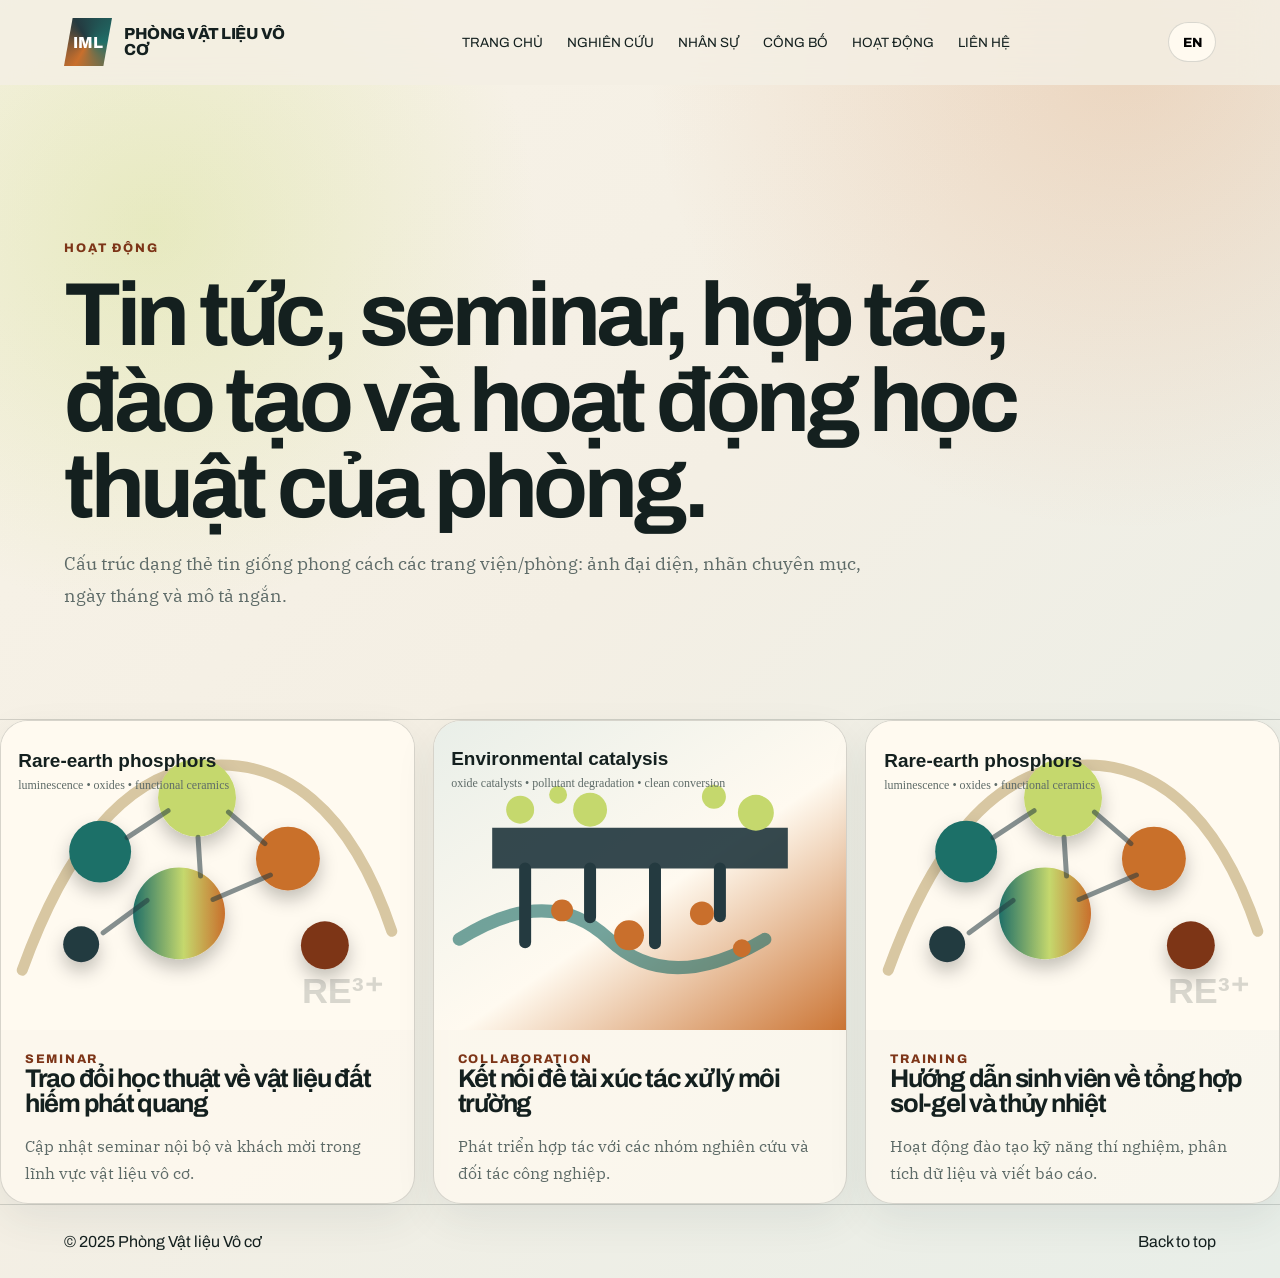
==== pages/activities.html @ 04525f53 "Initial inorganic materials lab website" ====
<!DOCTYPE html>
<html lang="vi">
<head>
  <meta charset="UTF-8" />
  <meta name="viewport" content="width=device-width, initial-scale=1.0" />
  <title>Activities | Inorganic Materials Lab</title>
  <meta name="description" content="Bilingual website for an inorganic materials laboratory." />
  <link rel="preconnect" href="https://fonts.googleapis.com" />
  <link rel="preconnect" href="https://fonts.gstatic.com" crossorigin />
  <link href="https://fonts.googleapis.com/css2?family=Archivo:wght@500;700;800&family=IBM+Plex+Serif:wght@400;600&display=swap" rel="stylesheet" />
  <link rel="stylesheet" href="../styles.css" />
</head>
<body data-page="activities">
  <header class="site-header" data-header>
    <a class="brand" href="../index.html" aria-label="Inorganic Materials Lab home">
      <span class="brand-mark" data-i18n="common.labShort">IML</span>
      <span class="brand-text" data-i18n="common.labName">Inorganic Materials Lab</span>
    </a>
    <button class="nav-toggle" type="button" aria-label="Open navigation" data-nav-toggle><span></span><span></span><span></span></button>
    <nav class="main-nav" data-nav>
      <a data-i18n="nav.home" href="../index.html">Home</a>
      <a data-i18n="nav.research" href="research.html">Research</a>
      <a data-i18n="nav.people" href="people.html">People</a>
      <a data-i18n="nav.publications" href="publications.html">Publications</a>
      <a data-i18n="nav.activities" href="activities.html">Activities</a>
      <a data-i18n="nav.contact" href="contact.html">Contact</a>
    </nav>
    <button class="lang-switch" type="button" data-lang-toggle>EN</button>
  </header>
  <main id="top">
    <section class="page-hero">
      <p class="eyebrow" data-i18n="activities.title"></p>
      <h1 data-i18n="activities.lead"></h1>
      <p data-i18n="activities.intro"></p>
    </section>
    <section class="page-content" data-render="activitiesList"></section>
  </main>
  <footer class="site-footer">
    <span>© 2025 <span data-i18n="common.labName">Inorganic Materials Lab</span></span>
    <a href="#top">Back to top</a>
  </footer>
  <script src="../content.js"></script>
  <script src="../script.js"></script>
</body>
</html>
---- styles.css ----
:root{--ink:#14201f;--muted:#5e6b68;--paper:#f4efe4;--panel:#fffaf0;--oxide:#c96f2c;--oxide-dark:#7d3518;--mineral:#1f6f68;--steel:#243a40;--lime:#c5d86d;--line:rgba(20,32,31,.16);--shadow:0 24px 70px rgba(36,58,64,.18)}*{box-sizing:border-box}html{scroll-behavior:smooth}body{margin:0;font-family:"IBM Plex Serif",Georgia,serif;color:var(--ink);background:radial-gradient(circle at 12% 18%,rgba(197,216,109,.32),transparent 24rem),radial-gradient(circle at 88% 4%,rgba(201,111,44,.2),transparent 30rem),linear-gradient(135deg,#f8f3e8 0%,var(--paper) 46%,#e8eee8 100%)}a{color:inherit;text-decoration:none}.site-header{position:sticky;top:0;z-index:20;display:flex;align-items:center;justify-content:space-between;gap:16px;padding:18px clamp(18px,5vw,72px);background:rgba(244,239,228,.84);backdrop-filter:blur(18px);border-bottom:1px solid transparent;transition:.25s}.site-header.is-scrolled{border-color:var(--line);padding-block:12px}.brand{display:flex;gap:12px;align-items:center;font-family:Archivo,sans-serif;font-weight:800}.brand-mark{display:grid;place-items:center;width:48px;height:48px;color:#fff;background:conic-gradient(from 90deg,var(--mineral),var(--oxide),var(--steel),var(--mineral));clip-path:polygon(18% 0,100% 0,82% 100%,0 100%)}.brand-text{max-width:180px;line-height:.98;text-transform:uppercase;letter-spacing:-.03em}.main-nav{display:flex;gap:24px;font-family:Archivo,sans-serif;font-size:.84rem;text-transform:uppercase}.main-nav a{position:relative}.main-nav a:after{content:"";position:absolute;left:0;bottom:-8px;width:0;height:2px;background:var(--oxide);transition:.25s}.main-nav a:hover:after{width:100%}.nav-toggle{display:none;border:0;background:transparent}.nav-toggle span{display:block;width:26px;height:2px;margin:5px;background:var(--ink)}.lang-switch{min-width:48px;min-height:40px;border:1px solid var(--line);border-radius:999px;background:var(--panel);font-family:Archivo,sans-serif;font-weight:800;cursor:pointer}.section-grid{display:grid;grid-template-columns:minmax(160px,.55fr) minmax(0,1.45fr);gap:clamp(28px,6vw,84px);padding:clamp(72px,10vw,132px) clamp(18px,5vw,72px)}.hero{min-height:86vh;align-items:center;padding-top:clamp(54px,7vw,92px)}.eyebrow,.section-label{font-family:Archivo,sans-serif;font-size:.78rem;font-weight:800;letter-spacing:.16em;text-transform:uppercase;color:var(--oxide-dark)}h1,h2,h3{margin:0;font-family:Archivo,sans-serif;letter-spacing:-.05em;line-height:.96}h1{max-width:980px;font-size:clamp(3.2rem,8vw,8.8rem)}h2{font-size:clamp(2.2rem,5vw,5.2rem)}h3{font-size:clamp(1.3rem,2vw,2rem)}p{color:var(--muted);line-height:1.7}.lead{max-width:720px;font-size:clamp(1.1rem,2vw,1.45rem)}.hero-actions{display:flex;flex-wrap:wrap;gap:14px;margin-top:34px}.btn{display:inline-flex;align-items:center;justify-content:center;min-height:52px;padding:0 24px;border-radius:999px;font-family:Archivo,sans-serif;font-weight:800;text-transform:uppercase;letter-spacing:.04em}.btn.primary{color:#fff;background:var(--steel);box-shadow:0 12px 28px rgba(36,58,64,.28)}.btn.ghost{border:1px solid var(--line);background:rgba(255,250,240,.54)}.hero-panel{position:relative;min-height:560px;border:1px solid var(--line);border-radius:34px;background:linear-gradient(145deg,rgba(255,250,240,.85),rgba(31,111,104,.14));box-shadow:var(--shadow);overflow:hidden}.hero-art{position:absolute;inset:24px;width:calc(100% - 48px);height:calc(100% - 48px);object-fit:cover;border-radius:26px}.metric-card{position:absolute;right:28px;bottom:28px;width:180px;padding:24px;border-radius:24px;background:var(--panel);box-shadow:var(--shadow)}.metric-card strong{display:block;font-family:Archivo,sans-serif;font-size:4rem;line-height:1}.strip{display:flex;gap:16px;overflow:hidden;padding:18px clamp(18px,5vw,72px);border-block:1px solid var(--line);background:var(--steel);color:#fff;font-family:Archivo,sans-serif;text-transform:uppercase;white-space:nowrap}.strip span{padding-right:28px;border-right:1px solid rgba(255,255,255,.22)}.research,.team,.page-content{padding:clamp(72px,10vw,132px) clamp(18px,5vw,72px)}.section-heading{max-width:780px;margin-bottom:42px}.card-grid,.people-grid,.page-grid{display:grid;grid-template-columns:repeat(4,1fr);gap:18px}.research-card,.person,.publication-list article,.activity-card{min-height:260px;padding:28px;border:1px solid var(--line);border-radius:28px;background:rgba(255,250,240,.72);box-shadow:0 16px 40px rgba(36,58,64,.08)}.research-card:nth-child(even){transform:translateY(28px);background:rgba(232,238,232,.78)}.card-index{display:block;margin-bottom:62px;font-family:Archivo,sans-serif;color:var(--oxide-dark)}.capabilities{background:rgba(20,32,31,.05)}.capability-list{border-top:1px solid var(--line)}.capability-item{display:grid;grid-template-columns:220px 1fr;gap:24px;padding:26px 0;border-bottom:1px solid var(--line)}.capability-item strong{font-family:Archivo,sans-serif;font-size:1.2rem}.avatar{display:grid;place-items:center;width:88px;height:88px;margin-bottom:38px;border-radius:50%;background:var(--mineral);color:#fff;font-family:Archivo,sans-serif;font-weight:800}.publication-list{display:grid;gap:14px}.publication-list article{min-height:0;display:grid;grid-template-columns:90px 1fr 220px;gap:24px;align-items:center}.publication-list span{font-family:Archivo,sans-serif;color:var(--oxide-dark)}.contact,.contact-page{display:grid;grid-template-columns:1.3fr .7fr;gap:18px;padding:clamp(72px,10vw,132px) clamp(18px,5vw,72px)}.contact-card,.contact-details{padding:clamp(32px,5vw,64px);border-radius:34px;background:var(--steel);color:#fff}.contact-card p,.contact-details p{color:rgba(255,255,255,.72)}.contact-card .eyebrow{color:var(--lime)}.contact-card .btn.primary{color:var(--steel);background:var(--lime)}.contact-details img{width:100%;border-radius:24px}.page-hero{padding:clamp(78px,11vw,150px) clamp(18px,5vw,72px) clamp(44px,7vw,90px);border-bottom:1px solid var(--line)}.page-hero h1{max-width:1080px;font-size:clamp(2.7rem,7vw,7rem)}.page-hero p:not(.eyebrow){max-width:840px;font-size:1.15rem}.activity-grid{grid-template-columns:repeat(3,1fr)}.activity-card{overflow:hidden;padding:0}.activity-card img{width:100%;aspect-ratio:4/3;object-fit:cover;display:block}.activity-card span,.activity-card h3,.activity-card p{margin-inline:24px}.activity-card span{display:inline-block;margin-top:22px;font-family:Archivo,sans-serif;font-size:.78rem;font-weight:800;letter-spacing:.14em;text-transform:uppercase;color:var(--oxide-dark)}.source-note{font-size:.95rem;color:var(--oxide-dark)}.site-footer{display:flex;justify-content:space-between;padding:28px clamp(18px,5vw,72px);border-top:1px solid var(--line);font-family:Archivo,sans-serif}.reveal{opacity:0;transform:translateY(26px);transition:opacity .7s ease,transform .7s ease}.reveal.is-visible{opacity:1;transform:translateY(0)}.delay-1{transition-delay:.12s}.delay-2{transition-delay:.22s}.delay-3{transition-delay:.32s}@media(max-width:920px){.nav-toggle{display:block;order:3}.lang-switch{order:2}.main-nav{position:absolute;top:100%;left:18px;right:18px;display:none;flex-direction:column;padding:22px;border:1px solid var(--line);border-radius:22px;background:var(--panel);box-shadow:var(--shadow)}.main-nav.is-open{display:flex}.section-grid,.hero,.contact,.contact-page{grid-template-columns:1fr}.hero-panel{min-height:430px}.card-grid,.people-grid,.page-grid,.activity-grid{grid-template-columns:1fr}.research-card:nth-child(even){transform:none}.capability-item,.publication-list article{grid-template-columns:1fr}}@media(max-width:560px){.brand-text{display:none}h1{font-size:clamp(2.7rem,16vw,4.6rem)}.hero-actions,.site-footer{flex-direction:column;align-items:flex-start}.metric-card{width:150px}}
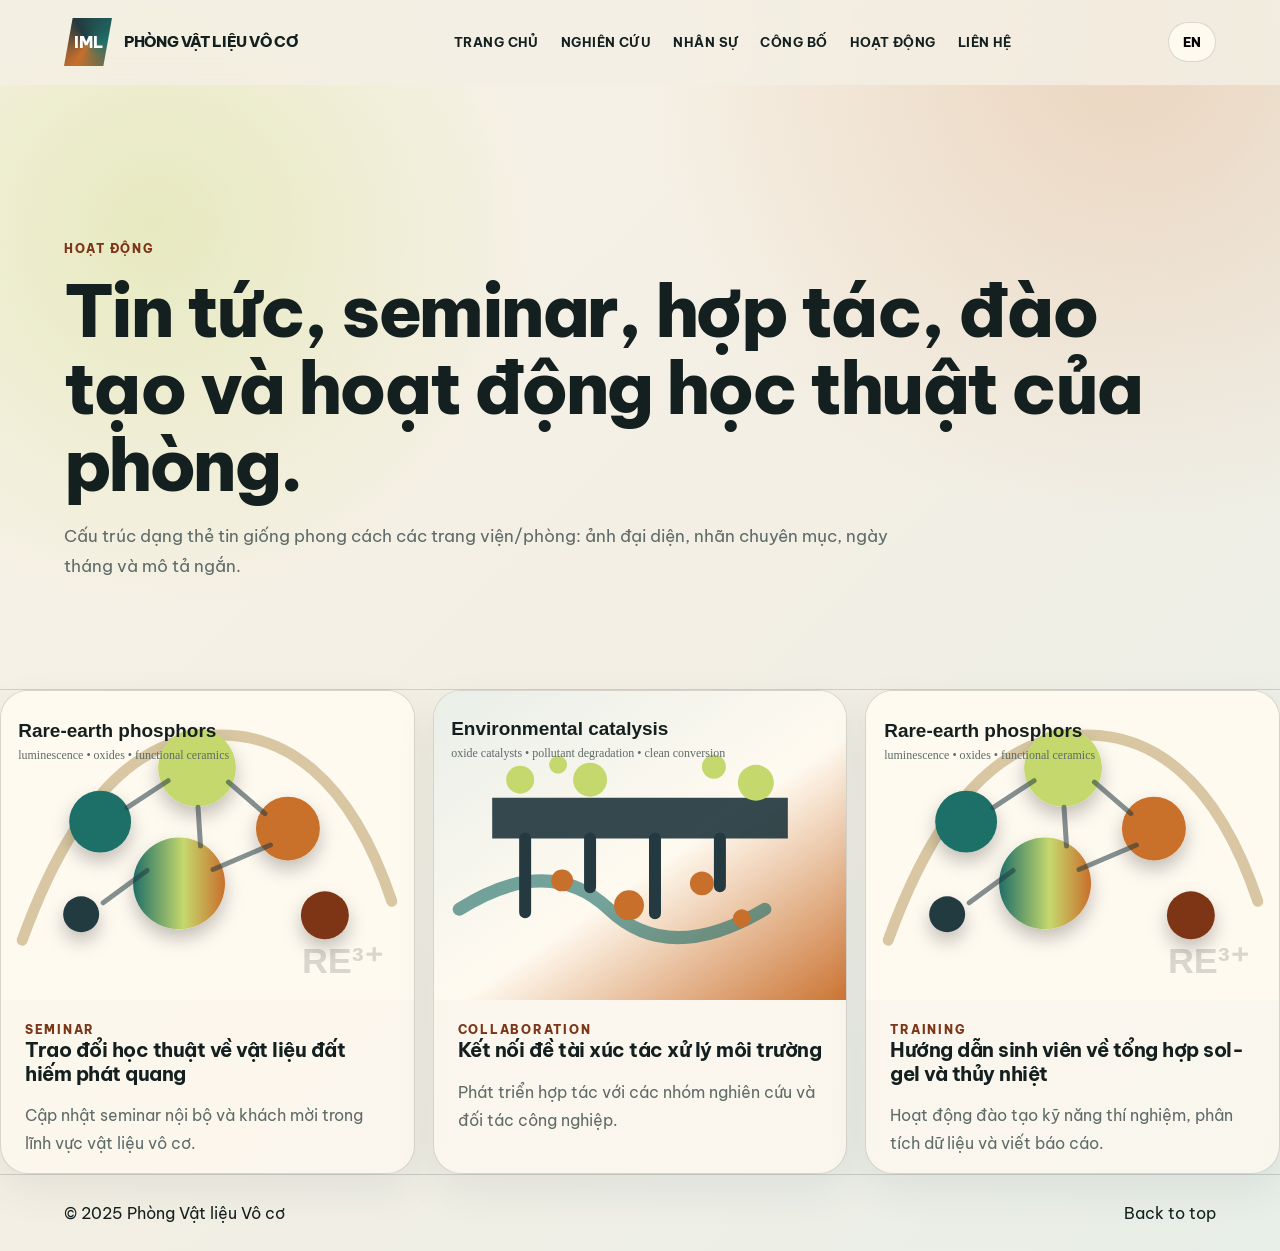
==== commit e431267e: "Refine typography balance" ====
--- a/pages/activities.html
+++ b/pages/activities.html
@@ -7,7 +7,7 @@
   <meta name="description" content="Bilingual website for an inorganic materials laboratory." />
   <link rel="preconnect" href="https://fonts.googleapis.com" />
   <link rel="preconnect" href="https://fonts.gstatic.com" crossorigin />
-  <link href="https://fonts.googleapis.com/css2?family=Archivo:wght@500;700;800&family=IBM+Plex+Serif:wght@400;600&display=swap" rel="stylesheet" />
+  <link href="https://fonts.googleapis.com/css2?family=Be+Vietnam+Pro:wght@400;500;600;700;800&display=swap" rel="stylesheet" />
   <link rel="stylesheet" href="../styles.css" />
 </head>
 <body data-page="activities">
--- a/styles.css
+++ b/styles.css
@@ -1 +1 @@
-:root{--ink:#14201f;--muted:#5e6b68;--paper:#f4efe4;--panel:#fffaf0;--oxide:#c96f2c;--oxide-dark:#7d3518;--mineral:#1f6f68;--steel:#243a40;--lime:#c5d86d;--line:rgba(20,32,31,.16);--shadow:0 24px 70px rgba(36,58,64,.18)}*{box-sizing:border-box}html{scroll-behavior:smooth}body{margin:0;font-family:"IBM Plex Serif",Georgia,serif;color:var(--ink);background:radial-gradient(circle at 12% 18%,rgba(197,216,109,.32),transparent 24rem),radial-gradient(circle at 88% 4%,rgba(201,111,44,.2),transparent 30rem),linear-gradient(135deg,#f8f3e8 0%,var(--paper) 46%,#e8eee8 100%)}a{color:inherit;text-decoration:none}.site-header{position:sticky;top:0;z-index:20;display:flex;align-items:center;justify-content:space-between;gap:16px;padding:18px clamp(18px,5vw,72px);background:rgba(244,239,228,.84);backdrop-filter:blur(18px);border-bottom:1px solid transparent;transition:.25s}.site-header.is-scrolled{border-color:var(--line);padding-block:12px}.brand{display:flex;gap:12px;align-items:center;font-family:Archivo,sans-serif;font-weight:800}.brand-mark{display:grid;place-items:center;width:48px;height:48px;color:#fff;background:conic-gradient(from 90deg,var(--mineral),var(--oxide),var(--steel),var(--mineral));clip-path:polygon(18% 0,100% 0,82% 100%,0 100%)}.brand-text{max-width:180px;line-height:.98;text-transform:uppercase;letter-spacing:-.03em}.main-nav{display:flex;gap:24px;font-family:Archivo,sans-serif;font-size:.84rem;text-transform:uppercase}.main-nav a{position:relative}.main-nav a:after{content:"";position:absolute;left:0;bottom:-8px;width:0;height:2px;background:var(--oxide);transition:.25s}.main-nav a:hover:after{width:100%}.nav-toggle{display:none;border:0;background:transparent}.nav-toggle span{display:block;width:26px;height:2px;margin:5px;background:var(--ink)}.lang-switch{min-width:48px;min-height:40px;border:1px solid var(--line);border-radius:999px;background:var(--panel);font-family:Archivo,sans-serif;font-weight:800;cursor:pointer}.section-grid{display:grid;grid-template-columns:minmax(160px,.55fr) minmax(0,1.45fr);gap:clamp(28px,6vw,84px);padding:clamp(72px,10vw,132px) clamp(18px,5vw,72px)}.hero{min-height:86vh;align-items:center;padding-top:clamp(54px,7vw,92px)}.eyebrow,.section-label{font-family:Archivo,sans-serif;font-size:.78rem;font-weight:800;letter-spacing:.16em;text-transform:uppercase;color:var(--oxide-dark)}h1,h2,h3{margin:0;font-family:Archivo,sans-serif;letter-spacing:-.05em;line-height:.96}h1{max-width:980px;font-size:clamp(3.2rem,8vw,8.8rem)}h2{font-size:clamp(2.2rem,5vw,5.2rem)}h3{font-size:clamp(1.3rem,2vw,2rem)}p{color:var(--muted);line-height:1.7}.lead{max-width:720px;font-size:clamp(1.1rem,2vw,1.45rem)}.hero-actions{display:flex;flex-wrap:wrap;gap:14px;margin-top:34px}.btn{display:inline-flex;align-items:center;justify-content:center;min-height:52px;padding:0 24px;border-radius:999px;font-family:Archivo,sans-serif;font-weight:800;text-transform:uppercase;letter-spacing:.04em}.btn.primary{color:#fff;background:var(--steel);box-shadow:0 12px 28px rgba(36,58,64,.28)}.btn.ghost{border:1px solid var(--line);background:rgba(255,250,240,.54)}.hero-panel{position:relative;min-height:560px;border:1px solid var(--line);border-radius:34px;background:linear-gradient(145deg,rgba(255,250,240,.85),rgba(31,111,104,.14));box-shadow:var(--shadow);overflow:hidden}.hero-art{position:absolute;inset:24px;width:calc(100% - 48px);height:calc(100% - 48px);object-fit:cover;border-radius:26px}.metric-card{position:absolute;right:28px;bottom:28px;width:180px;padding:24px;border-radius:24px;background:var(--panel);box-shadow:var(--shadow)}.metric-card strong{display:block;font-family:Archivo,sans-serif;font-size:4rem;line-height:1}.strip{display:flex;gap:16px;overflow:hidden;padding:18px clamp(18px,5vw,72px);border-block:1px solid var(--line);background:var(--steel);color:#fff;font-family:Archivo,sans-serif;text-transform:uppercase;white-space:nowrap}.strip span{padding-right:28px;border-right:1px solid rgba(255,255,255,.22)}.research,.team,.page-content{padding:clamp(72px,10vw,132px) clamp(18px,5vw,72px)}.section-heading{max-width:780px;margin-bottom:42px}.card-grid,.people-grid,.page-grid{display:grid;grid-template-columns:repeat(4,1fr);gap:18px}.research-card,.person,.publication-list article,.activity-card{min-height:260px;padding:28px;border:1px solid var(--line);border-radius:28px;background:rgba(255,250,240,.72);box-shadow:0 16px 40px rgba(36,58,64,.08)}.research-card:nth-child(even){transform:translateY(28px);background:rgba(232,238,232,.78)}.card-index{display:block;margin-bottom:62px;font-family:Archivo,sans-serif;color:var(--oxide-dark)}.capabilities{background:rgba(20,32,31,.05)}.capability-list{border-top:1px solid var(--line)}.capability-item{display:grid;grid-template-columns:220px 1fr;gap:24px;padding:26px 0;border-bottom:1px solid var(--line)}.capability-item strong{font-family:Archivo,sans-serif;font-size:1.2rem}.avatar{display:grid;place-items:center;width:88px;height:88px;margin-bottom:38px;border-radius:50%;background:var(--mineral);color:#fff;font-family:Archivo,sans-serif;font-weight:800}.publication-list{display:grid;gap:14px}.publication-list article{min-height:0;display:grid;grid-template-columns:90px 1fr 220px;gap:24px;align-items:center}.publication-list span{font-family:Archivo,sans-serif;color:var(--oxide-dark)}.contact,.contact-page{display:grid;grid-template-columns:1.3fr .7fr;gap:18px;padding:clamp(72px,10vw,132px) clamp(18px,5vw,72px)}.contact-card,.contact-details{padding:clamp(32px,5vw,64px);border-radius:34px;background:var(--steel);color:#fff}.contact-card p,.contact-details p{color:rgba(255,255,255,.72)}.contact-card .eyebrow{color:var(--lime)}.contact-card .btn.primary{color:var(--steel);background:var(--lime)}.contact-details img{width:100%;border-radius:24px}.page-hero{padding:clamp(78px,11vw,150px) clamp(18px,5vw,72px) clamp(44px,7vw,90px);border-bottom:1px solid var(--line)}.page-hero h1{max-width:1080px;font-size:clamp(2.7rem,7vw,7rem)}.page-hero p:not(.eyebrow){max-width:840px;font-size:1.15rem}.activity-grid{grid-template-columns:repeat(3,1fr)}.activity-card{overflow:hidden;padding:0}.activity-card img{width:100%;aspect-ratio:4/3;object-fit:cover;display:block}.activity-card span,.activity-card h3,.activity-card p{margin-inline:24px}.activity-card span{display:inline-block;margin-top:22px;font-family:Archivo,sans-serif;font-size:.78rem;font-weight:800;letter-spacing:.14em;text-transform:uppercase;color:var(--oxide-dark)}.source-note{font-size:.95rem;color:var(--oxide-dark)}.site-footer{display:flex;justify-content:space-between;padding:28px clamp(18px,5vw,72px);border-top:1px solid var(--line);font-family:Archivo,sans-serif}.reveal{opacity:0;transform:translateY(26px);transition:opacity .7s ease,transform .7s ease}.reveal.is-visible{opacity:1;transform:translateY(0)}.delay-1{transition-delay:.12s}.delay-2{transition-delay:.22s}.delay-3{transition-delay:.32s}@media(max-width:920px){.nav-toggle{display:block;order:3}.lang-switch{order:2}.main-nav{position:absolute;top:100%;left:18px;right:18px;display:none;flex-direction:column;padding:22px;border:1px solid var(--line);border-radius:22px;background:var(--panel);box-shadow:var(--shadow)}.main-nav.is-open{display:flex}.section-grid,.hero,.contact,.contact-page{grid-template-columns:1fr}.hero-panel{min-height:430px}.card-grid,.people-grid,.page-grid,.activity-grid{grid-template-columns:1fr}.research-card:nth-child(even){transform:none}.capability-item,.publication-list article{grid-template-columns:1fr}}@media(max-width:560px){.brand-text{display:none}h1{font-size:clamp(2.7rem,16vw,4.6rem)}.hero-actions,.site-footer{flex-direction:column;align-items:flex-start}.metric-card{width:150px}}+:root{--ink:#14201f;--muted:#5e6b68;--paper:#f4efe4;--panel:#fffaf0;--oxide:#c96f2c;--oxide-dark:#7d3518;--mineral:#1f6f68;--steel:#243a40;--lime:#c5d86d;--line:rgba(20,32,31,.16);--shadow:0 24px 70px rgba(36,58,64,.18)}*{box-sizing:border-box}html{scroll-behavior:smooth}body{margin:0;font-family:"Be Vietnam Pro",Arial,sans-serif;color:var(--ink);background:radial-gradient(circle at 12% 18%,rgba(197,216,109,.32),transparent 24rem),radial-gradient(circle at 88% 4%,rgba(201,111,44,.2),transparent 30rem),linear-gradient(135deg,#f8f3e8 0%,var(--paper) 46%,#e8eee8 100%)}a{color:inherit;text-decoration:none}.site-header{position:sticky;top:0;z-index:20;display:flex;align-items:center;justify-content:space-between;gap:16px;padding:18px clamp(18px,5vw,72px);background:rgba(244,239,228,.84);backdrop-filter:blur(18px);border-bottom:1px solid transparent;transition:.25s}.site-header.is-scrolled{border-color:var(--line);padding-block:12px}.brand{display:flex;gap:12px;align-items:center;font-family:"Be Vietnam Pro",Arial,sans-serif;font-weight:800}.brand-mark{display:grid;place-items:center;width:48px;height:48px;color:#fff;background:conic-gradient(from 90deg,var(--mineral),var(--oxide),var(--steel),var(--mineral));clip-path:polygon(18% 0,100% 0,82% 100%,0 100%)}.brand-text{max-width:210px;line-height:1.08;text-transform:uppercase;letter-spacing:-.025em;font-size:.92rem}.main-nav{display:flex;gap:22px;font-family:"Be Vietnam Pro",Arial,sans-serif;font-size:.8rem;font-weight:700;text-transform:uppercase;letter-spacing:.035em}.main-nav a{position:relative}.main-nav a:after{content:"";position:absolute;left:0;bottom:-8px;width:0;height:2px;background:var(--oxide);transition:.25s}.main-nav a:hover:after{width:100%}.nav-toggle{display:none;border:0;background:transparent}.nav-toggle span{display:block;width:26px;height:2px;margin:5px;background:var(--ink)}.lang-switch{min-width:48px;min-height:40px;border:1px solid var(--line);border-radius:999px;background:var(--panel);font-family:"Be Vietnam Pro",Arial,sans-serif;font-weight:800;cursor:pointer}.section-grid{display:grid;grid-template-columns:minmax(160px,.55fr) minmax(0,1.45fr);gap:clamp(28px,6vw,84px);padding:clamp(72px,10vw,132px) clamp(18px,5vw,72px)}.hero{min-height:86vh;align-items:center;padding-top:clamp(54px,7vw,92px)}.eyebrow,.section-label{font-family:"Be Vietnam Pro",Arial,sans-serif;font-size:.76rem;font-weight:800;letter-spacing:.13em;text-transform:uppercase;color:var(--oxide-dark)}h1,h2,h3{margin:0;font-family:"Be Vietnam Pro",Arial,sans-serif;letter-spacing:-.035em;line-height:1.08}h1{max-width:1040px;font-size:clamp(2.55rem,6.4vw,6.4rem);font-weight:800}h2{font-size:clamp(2rem,4.2vw,4.2rem);font-weight:800}h3{font-size:clamp(1.15rem,1.55vw,1.55rem);font-weight:700;letter-spacing:-.025em;line-height:1.18}p{color:var(--muted);line-height:1.76;font-size:1rem}.lead{max-width:760px;font-size:clamp(1.05rem,1.45vw,1.28rem);line-height:1.72}.hero-actions{display:flex;flex-wrap:wrap;gap:14px;margin-top:34px}.btn{display:inline-flex;align-items:center;justify-content:center;min-height:52px;padding:0 24px;border-radius:999px;font-family:"Be Vietnam Pro",Arial,sans-serif;font-weight:800;text-transform:uppercase;letter-spacing:.04em}.btn.primary{color:#fff;background:var(--steel);box-shadow:0 12px 28px rgba(36,58,64,.28)}.btn.ghost{border:1px solid var(--line);background:rgba(255,250,240,.54)}.hero-panel{position:relative;min-height:560px;border:1px solid var(--line);border-radius:34px;background:linear-gradient(145deg,rgba(255,250,240,.85),rgba(31,111,104,.14));box-shadow:var(--shadow);overflow:hidden}.hero-art{position:absolute;inset:24px;width:calc(100% - 48px);height:calc(100% - 48px);object-fit:cover;border-radius:26px}.metric-card{position:absolute;right:28px;bottom:28px;width:180px;padding:24px;border-radius:24px;background:var(--panel);box-shadow:var(--shadow)}.metric-card strong{display:block;font-family:"Be Vietnam Pro",Arial,sans-serif;font-size:3.4rem;line-height:1}.strip{display:flex;gap:16px;overflow:hidden;padding:18px clamp(18px,5vw,72px);border-block:1px solid var(--line);background:var(--steel);color:#fff;font-family:"Be Vietnam Pro",Arial,sans-serif;text-transform:uppercase;white-space:nowrap}.strip span{padding-right:28px;border-right:1px solid rgba(255,255,255,.22)}.research,.team,.page-content{padding:clamp(72px,10vw,132px) clamp(18px,5vw,72px)}.section-heading{max-width:780px;margin-bottom:42px}.card-grid,.people-grid,.page-grid{display:grid;grid-template-columns:repeat(4,1fr);gap:18px}.research-card,.person,.publication-list article,.activity-card{min-height:240px;padding:28px;border:1px solid var(--line);border-radius:28px;background:rgba(255,250,240,.72);box-shadow:0 16px 40px rgba(36,58,64,.08)}.research-card:nth-child(even){transform:translateY(28px);background:rgba(232,238,232,.78)}.card-index{display:block;margin-bottom:44px;font-family:"Be Vietnam Pro",Arial,sans-serif;color:var(--oxide-dark)}.capabilities{background:rgba(20,32,31,.05)}.capability-list{border-top:1px solid var(--line)}.capability-item{display:grid;grid-template-columns:220px 1fr;gap:24px;padding:26px 0;border-bottom:1px solid var(--line)}.capability-item strong{font-family:"Be Vietnam Pro",Arial,sans-serif;font-size:1.2rem}.avatar{display:grid;place-items:center;width:88px;height:88px;margin-bottom:38px;border-radius:50%;background:var(--mineral);color:#fff;font-family:"Be Vietnam Pro",Arial,sans-serif;font-weight:800}.publication-list{display:grid;gap:14px}.publication-list article{min-height:0;display:grid;grid-template-columns:90px 1fr 220px;gap:24px;align-items:center}.publication-list span{font-family:"Be Vietnam Pro",Arial,sans-serif;color:var(--oxide-dark)}.contact,.contact-page{display:grid;grid-template-columns:1.3fr .7fr;gap:18px;padding:clamp(72px,10vw,132px) clamp(18px,5vw,72px)}.contact-card,.contact-details{padding:clamp(32px,5vw,64px);border-radius:34px;background:var(--steel);color:#fff}.contact-card p,.contact-details p{color:rgba(255,255,255,.72)}.contact-card .eyebrow{color:var(--lime)}.contact-card .btn.primary{color:var(--steel);background:var(--lime)}.contact-details img{width:100%;border-radius:24px}.page-hero{padding:clamp(78px,11vw,150px) clamp(18px,5vw,72px) clamp(44px,7vw,90px);border-bottom:1px solid var(--line)}.page-hero h1{max-width:1080px;font-size:clamp(2.35rem,5.6vw,5.6rem)}.page-hero p:not(.eyebrow){max-width:860px;font-size:1.08rem;line-height:1.76}.activity-grid{grid-template-columns:repeat(3,1fr)}.activity-card{overflow:hidden;padding:0}.activity-card img{width:100%;aspect-ratio:4/3;object-fit:cover;display:block}.activity-card span,.activity-card h3,.activity-card p{margin-inline:24px}.activity-card span{display:inline-block;margin-top:22px;font-family:"Be Vietnam Pro",Arial,sans-serif;font-size:.78rem;font-weight:800;letter-spacing:.14em;text-transform:uppercase;color:var(--oxide-dark)}.source-note{font-size:.95rem;color:var(--oxide-dark)}.site-footer{display:flex;justify-content:space-between;padding:28px clamp(18px,5vw,72px);border-top:1px solid var(--line);font-family:"Be Vietnam Pro",Arial,sans-serif}.reveal{opacity:0;transform:translateY(26px);transition:opacity .7s ease,transform .7s ease}.reveal.is-visible{opacity:1;transform:translateY(0)}.delay-1{transition-delay:.12s}.delay-2{transition-delay:.22s}.delay-3{transition-delay:.32s}@media(max-width:920px){.nav-toggle{display:block;order:3}.lang-switch{order:2}.main-nav{position:absolute;top:100%;left:18px;right:18px;display:none;flex-direction:column;padding:22px;border:1px solid var(--line);border-radius:22px;background:var(--panel);box-shadow:var(--shadow)}.main-nav.is-open{display:flex}.section-grid,.hero,.contact,.contact-page{grid-template-columns:1fr}.hero-panel{min-height:430px}.card-grid,.people-grid,.page-grid,.activity-grid{grid-template-columns:1fr}.research-card:nth-child(even){transform:none}.capability-item,.publication-list article{grid-template-columns:1fr}}@media(max-width:560px){.brand-text{display:none}h1{font-size:clamp(2.25rem,12.5vw,3.65rem)}.hero-actions,.site-footer{flex-direction:column;align-items:flex-start}.metric-card{width:150px}}
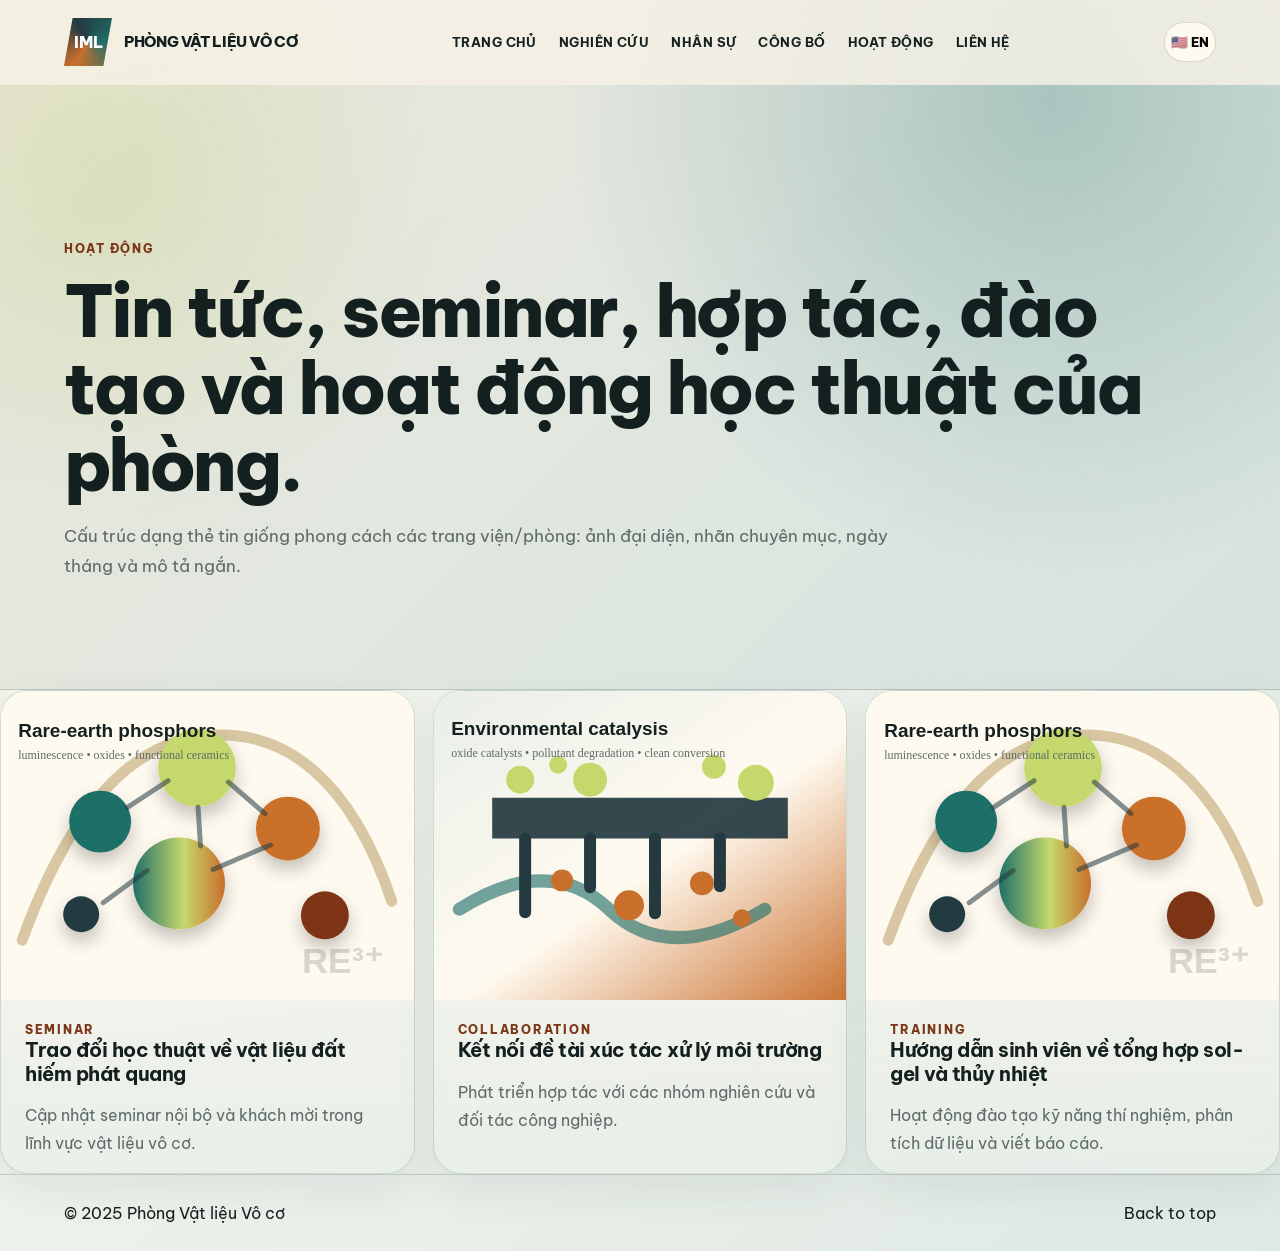
==== commit d6de9fb9: "Refine lab website language publications and contact CTAs" ====
--- a/pages/activities.html
+++ b/pages/activities.html
@@ -25,7 +25,7 @@
       <a data-i18n="nav.activities" href="activities.html">Activities</a>
       <a data-i18n="nav.contact" href="contact.html">Contact</a>
     </nav>
-    <button class="lang-switch" type="button" data-lang-toggle>EN</button>
+    <button class="lang-switch" type="button" data-lang-toggle>🇺🇸 EN</button>
   </header>
   <main id="top">
     <section class="page-hero">
--- a/styles.css
+++ b/styles.css
@@ -1 +1,30 @@
-:root{--ink:#14201f;--muted:#5e6b68;--paper:#f4efe4;--panel:#fffaf0;--oxide:#c96f2c;--oxide-dark:#7d3518;--mineral:#1f6f68;--steel:#243a40;--lime:#c5d86d;--line:rgba(20,32,31,.16);--shadow:0 24px 70px rgba(36,58,64,.18)}*{box-sizing:border-box}html{scroll-behavior:smooth}body{margin:0;font-family:"Be Vietnam Pro",Arial,sans-serif;color:var(--ink);background:radial-gradient(circle at 12% 18%,rgba(197,216,109,.32),transparent 24rem),radial-gradient(circle at 88% 4%,rgba(201,111,44,.2),transparent 30rem),linear-gradient(135deg,#f8f3e8 0%,var(--paper) 46%,#e8eee8 100%)}a{color:inherit;text-decoration:none}.site-header{position:sticky;top:0;z-index:20;display:flex;align-items:center;justify-content:space-between;gap:16px;padding:18px clamp(18px,5vw,72px);background:rgba(244,239,228,.84);backdrop-filter:blur(18px);border-bottom:1px solid transparent;transition:.25s}.site-header.is-scrolled{border-color:var(--line);padding-block:12px}.brand{display:flex;gap:12px;align-items:center;font-family:"Be Vietnam Pro",Arial,sans-serif;font-weight:800}.brand-mark{display:grid;place-items:center;width:48px;height:48px;color:#fff;background:conic-gradient(from 90deg,var(--mineral),var(--oxide),var(--steel),var(--mineral));clip-path:polygon(18% 0,100% 0,82% 100%,0 100%)}.brand-text{max-width:210px;line-height:1.08;text-transform:uppercase;letter-spacing:-.025em;font-size:.92rem}.main-nav{display:flex;gap:22px;font-family:"Be Vietnam Pro",Arial,sans-serif;font-size:.8rem;font-weight:700;text-transform:uppercase;letter-spacing:.035em}.main-nav a{position:relative}.main-nav a:after{content:"";position:absolute;left:0;bottom:-8px;width:0;height:2px;background:var(--oxide);transition:.25s}.main-nav a:hover:after{width:100%}.nav-toggle{display:none;border:0;background:transparent}.nav-toggle span{display:block;width:26px;height:2px;margin:5px;background:var(--ink)}.lang-switch{min-width:48px;min-height:40px;border:1px solid var(--line);border-radius:999px;background:var(--panel);font-family:"Be Vietnam Pro",Arial,sans-serif;font-weight:800;cursor:pointer}.section-grid{display:grid;grid-template-columns:minmax(160px,.55fr) minmax(0,1.45fr);gap:clamp(28px,6vw,84px);padding:clamp(72px,10vw,132px) clamp(18px,5vw,72px)}.hero{min-height:86vh;align-items:center;padding-top:clamp(54px,7vw,92px)}.eyebrow,.section-label{font-family:"Be Vietnam Pro",Arial,sans-serif;font-size:.76rem;font-weight:800;letter-spacing:.13em;text-transform:uppercase;color:var(--oxide-dark)}h1,h2,h3{margin:0;font-family:"Be Vietnam Pro",Arial,sans-serif;letter-spacing:-.035em;line-height:1.08}h1{max-width:1040px;font-size:clamp(2.55rem,6.4vw,6.4rem);font-weight:800}h2{font-size:clamp(2rem,4.2vw,4.2rem);font-weight:800}h3{font-size:clamp(1.15rem,1.55vw,1.55rem);font-weight:700;letter-spacing:-.025em;line-height:1.18}p{color:var(--muted);line-height:1.76;font-size:1rem}.lead{max-width:760px;font-size:clamp(1.05rem,1.45vw,1.28rem);line-height:1.72}.hero-actions{display:flex;flex-wrap:wrap;gap:14px;margin-top:34px}.btn{display:inline-flex;align-items:center;justify-content:center;min-height:52px;padding:0 24px;border-radius:999px;font-family:"Be Vietnam Pro",Arial,sans-serif;font-weight:800;text-transform:uppercase;letter-spacing:.04em}.btn.primary{color:#fff;background:var(--steel);box-shadow:0 12px 28px rgba(36,58,64,.28)}.btn.ghost{border:1px solid var(--line);background:rgba(255,250,240,.54)}.hero-panel{position:relative;min-height:560px;border:1px solid var(--line);border-radius:34px;background:linear-gradient(145deg,rgba(255,250,240,.85),rgba(31,111,104,.14));box-shadow:var(--shadow);overflow:hidden}.hero-art{position:absolute;inset:24px;width:calc(100% - 48px);height:calc(100% - 48px);object-fit:cover;border-radius:26px}.metric-card{position:absolute;right:28px;bottom:28px;width:180px;padding:24px;border-radius:24px;background:var(--panel);box-shadow:var(--shadow)}.metric-card strong{display:block;font-family:"Be Vietnam Pro",Arial,sans-serif;font-size:3.4rem;line-height:1}.strip{display:flex;gap:16px;overflow:hidden;padding:18px clamp(18px,5vw,72px);border-block:1px solid var(--line);background:var(--steel);color:#fff;font-family:"Be Vietnam Pro",Arial,sans-serif;text-transform:uppercase;white-space:nowrap}.strip span{padding-right:28px;border-right:1px solid rgba(255,255,255,.22)}.research,.team,.page-content{padding:clamp(72px,10vw,132px) clamp(18px,5vw,72px)}.section-heading{max-width:780px;margin-bottom:42px}.card-grid,.people-grid,.page-grid{display:grid;grid-template-columns:repeat(4,1fr);gap:18px}.research-card,.person,.publication-list article,.activity-card{min-height:240px;padding:28px;border:1px solid var(--line);border-radius:28px;background:rgba(255,250,240,.72);box-shadow:0 16px 40px rgba(36,58,64,.08)}.research-card:nth-child(even){transform:translateY(28px);background:rgba(232,238,232,.78)}.card-index{display:block;margin-bottom:44px;font-family:"Be Vietnam Pro",Arial,sans-serif;color:var(--oxide-dark)}.capabilities{background:rgba(20,32,31,.05)}.capability-list{border-top:1px solid var(--line)}.capability-item{display:grid;grid-template-columns:220px 1fr;gap:24px;padding:26px 0;border-bottom:1px solid var(--line)}.capability-item strong{font-family:"Be Vietnam Pro",Arial,sans-serif;font-size:1.2rem}.avatar{display:grid;place-items:center;width:88px;height:88px;margin-bottom:38px;border-radius:50%;background:var(--mineral);color:#fff;font-family:"Be Vietnam Pro",Arial,sans-serif;font-weight:800}.publication-list{display:grid;gap:14px}.publication-list article{min-height:0;display:grid;grid-template-columns:90px 1fr 220px;gap:24px;align-items:center}.publication-list span{font-family:"Be Vietnam Pro",Arial,sans-serif;color:var(--oxide-dark)}.contact,.contact-page{display:grid;grid-template-columns:1.3fr .7fr;gap:18px;padding:clamp(72px,10vw,132px) clamp(18px,5vw,72px)}.contact-card,.contact-details{padding:clamp(32px,5vw,64px);border-radius:34px;background:var(--steel);color:#fff}.contact-card p,.contact-details p{color:rgba(255,255,255,.72)}.contact-card .eyebrow{color:var(--lime)}.contact-card .btn.primary{color:var(--steel);background:var(--lime)}.contact-details img{width:100%;border-radius:24px}.page-hero{padding:clamp(78px,11vw,150px) clamp(18px,5vw,72px) clamp(44px,7vw,90px);border-bottom:1px solid var(--line)}.page-hero h1{max-width:1080px;font-size:clamp(2.35rem,5.6vw,5.6rem)}.page-hero p:not(.eyebrow){max-width:860px;font-size:1.08rem;line-height:1.76}.activity-grid{grid-template-columns:repeat(3,1fr)}.activity-card{overflow:hidden;padding:0}.activity-card img{width:100%;aspect-ratio:4/3;object-fit:cover;display:block}.activity-card span,.activity-card h3,.activity-card p{margin-inline:24px}.activity-card span{display:inline-block;margin-top:22px;font-family:"Be Vietnam Pro",Arial,sans-serif;font-size:.78rem;font-weight:800;letter-spacing:.14em;text-transform:uppercase;color:var(--oxide-dark)}.source-note{font-size:.95rem;color:var(--oxide-dark)}.site-footer{display:flex;justify-content:space-between;padding:28px clamp(18px,5vw,72px);border-top:1px solid var(--line);font-family:"Be Vietnam Pro",Arial,sans-serif}.reveal{opacity:0;transform:translateY(26px);transition:opacity .7s ease,transform .7s ease}.reveal.is-visible{opacity:1;transform:translateY(0)}.delay-1{transition-delay:.12s}.delay-2{transition-delay:.22s}.delay-3{transition-delay:.32s}@media(max-width:920px){.nav-toggle{display:block;order:3}.lang-switch{order:2}.main-nav{position:absolute;top:100%;left:18px;right:18px;display:none;flex-direction:column;padding:22px;border:1px solid var(--line);border-radius:22px;background:var(--panel);box-shadow:var(--shadow)}.main-nav.is-open{display:flex}.section-grid,.hero,.contact,.contact-page{grid-template-columns:1fr}.hero-panel{min-height:430px}.card-grid,.people-grid,.page-grid,.activity-grid{grid-template-columns:1fr}.research-card:nth-child(even){transform:none}.capability-item,.publication-list article{grid-template-columns:1fr}}@media(max-width:560px){.brand-text{display:none}h1{font-size:clamp(2.25rem,12.5vw,3.65rem)}.hero-actions,.site-footer{flex-direction:column;align-items:flex-start}.metric-card{width:150px}}+:root{--ink:#14201f;--muted:#5e6b68;--paper:#f4efe4;--panel:#fffaf0;--oxide:#c96f2c;--oxide-dark:#7d3518;--mineral:#1f6f68;--steel:#243a40;--lime:#c5d86d;--line:rgba(20,32,31,.16);--shadow:0 24px 70px rgba(36,58,64,.18)}*{box-sizing:border-box}html{scroll-behavior:smooth}body{margin:0;font-family:"Be Vietnam Pro",Arial,sans-serif;color:var(--ink);background:radial-gradient(circle at 12% 18%,rgba(197,216,109,.32),transparent 24rem),radial-gradient(circle at 88% 4%,rgba(201,111,44,.2),transparent 30rem),linear-gradient(135deg,#f8f3e8 0%,var(--paper) 46%,#e8eee8 100%)}a{color:inherit;text-decoration:none}.site-header{position:sticky;top:0;z-index:20;display:flex;align-items:center;justify-content:space-between;gap:16px;padding:18px clamp(18px,5vw,72px);background:rgba(244,239,228,.84);backdrop-filter:blur(18px);border-bottom:1px solid transparent;transition:.25s}.site-header.is-scrolled{border-color:var(--line);padding-block:12px}.brand{display:flex;gap:12px;align-items:center;font-family:"Be Vietnam Pro",Arial,sans-serif;font-weight:800}.brand-mark{display:grid;place-items:center;width:48px;height:48px;color:#fff;background:conic-gradient(from 90deg,var(--mineral),var(--oxide),var(--steel),var(--mineral));clip-path:polygon(18% 0,100% 0,82% 100%,0 100%)}.brand-text{max-width:210px;line-height:1.08;text-transform:uppercase;letter-spacing:-.025em;font-size:.92rem}.main-nav{display:flex;gap:22px;font-family:"Be Vietnam Pro",Arial,sans-serif;font-size:.8rem;font-weight:700;text-transform:uppercase;letter-spacing:.035em}.main-nav a{position:relative}.main-nav a:after{content:"";position:absolute;left:0;bottom:-8px;width:0;height:2px;background:var(--oxide);transition:.25s}.main-nav a:hover:after{width:100%}.nav-toggle{display:none;border:0;background:transparent}.nav-toggle span{display:block;width:26px;height:2px;margin:5px;background:var(--ink)}.lang-switch{min-width:48px;min-height:40px;border:1px solid var(--line);border-radius:999px;background:var(--panel);font-family:"Be Vietnam Pro",Arial,sans-serif;font-weight:800;cursor:pointer}.section-grid{display:grid;grid-template-columns:minmax(160px,.55fr) minmax(0,1.45fr);gap:clamp(28px,6vw,84px);padding:clamp(72px,10vw,132px) clamp(18px,5vw,72px)}.hero{min-height:86vh;align-items:center;padding-top:clamp(54px,7vw,92px)}.eyebrow,.section-label{font-family:"Be Vietnam Pro",Arial,sans-serif;font-size:.76rem;font-weight:800;letter-spacing:.13em;text-transform:uppercase;color:var(--oxide-dark)}h1,h2,h3{margin:0;font-family:"Be Vietnam Pro",Arial,sans-serif;letter-spacing:-.035em;line-height:1.08}h1{max-width:1040px;font-size:clamp(2.55rem,6.4vw,6.4rem);font-weight:800}h2{font-size:clamp(2rem,4.2vw,4.2rem);font-weight:800}h3{font-size:clamp(1.15rem,1.55vw,1.55rem);font-weight:700;letter-spacing:-.025em;line-height:1.18}p{color:var(--muted);line-height:1.76;font-size:1rem}.lead{max-width:760px;font-size:clamp(1.05rem,1.45vw,1.28rem);line-height:1.72}.hero-actions{display:flex;flex-wrap:wrap;gap:14px;margin-top:34px}.btn{display:inline-flex;align-items:center;justify-content:center;min-height:52px;padding:0 24px;border-radius:999px;font-family:"Be Vietnam Pro",Arial,sans-serif;font-weight:800;text-transform:uppercase;letter-spacing:.04em}.btn.primary{color:#fff;background:var(--steel);box-shadow:0 12px 28px rgba(36,58,64,.28)}.btn.ghost{border:1px solid var(--line);background:rgba(255,250,240,.54)}.hero-panel{position:relative;min-height:560px;border:1px solid var(--line);border-radius:34px;background:linear-gradient(145deg,rgba(255,250,240,.85),rgba(31,111,104,.14));box-shadow:var(--shadow);overflow:hidden}.hero-art{position:absolute;inset:24px;width:calc(100% - 48px);height:calc(100% - 48px);object-fit:cover;border-radius:26px}.metric-card{position:absolute;right:28px;bottom:28px;width:180px;padding:24px;border-radius:24px;background:var(--panel);box-shadow:var(--shadow)}.metric-card strong{display:block;font-family:"Be Vietnam Pro",Arial,sans-serif;font-size:3.4rem;line-height:1}.strip{display:flex;gap:16px;overflow:hidden;padding:18px clamp(18px,5vw,72px);border-block:1px solid var(--line);background:var(--steel);color:#fff;font-family:"Be Vietnam Pro",Arial,sans-serif;text-transform:uppercase;white-space:nowrap}.strip span{padding-right:28px;border-right:1px solid rgba(255,255,255,.22)}.research,.team,.page-content{padding:clamp(72px,10vw,132px) clamp(18px,5vw,72px)}.section-heading{max-width:780px;margin-bottom:42px}.card-grid,.people-grid,.page-grid{display:grid;grid-template-columns:repeat(4,1fr);gap:18px}.research-card,.person,.publication-list article,.activity-card{min-height:240px;padding:28px;border:1px solid var(--line);border-radius:28px;background:rgba(255,250,240,.72);box-shadow:0 16px 40px rgba(36,58,64,.08)}.research-card:nth-child(even){transform:translateY(28px);background:rgba(232,238,232,.78)}.card-index{display:block;margin-bottom:44px;font-family:"Be Vietnam Pro",Arial,sans-serif;color:var(--oxide-dark)}.capabilities{background:rgba(20,32,31,.05)}.capability-list{border-top:1px solid var(--line)}.capability-item{display:grid;grid-template-columns:220px 1fr;gap:24px;padding:26px 0;border-bottom:1px solid var(--line)}.capability-item strong{font-family:"Be Vietnam Pro",Arial,sans-serif;font-size:1.2rem}.avatar{display:grid;place-items:center;width:88px;height:88px;margin-bottom:38px;border-radius:50%;background:var(--mineral);color:#fff;font-family:"Be Vietnam Pro",Arial,sans-serif;font-weight:800}.publication-list{display:grid;gap:14px}.publication-list article{min-height:0;display:grid;grid-template-columns:90px 1fr 220px;gap:24px;align-items:center}.publication-list span{font-family:"Be Vietnam Pro",Arial,sans-serif;color:var(--oxide-dark)}.contact,.contact-page{display:grid;grid-template-columns:1.3fr .7fr;gap:18px;padding:clamp(72px,10vw,132px) clamp(18px,5vw,72px)}.contact-card,.contact-details{padding:clamp(32px,5vw,64px);border-radius:34px;background:var(--steel);color:#fff}.contact-card p,.contact-details p{color:rgba(255,255,255,.72)}.contact-card .eyebrow{color:var(--lime)}.contact-card .btn.primary{color:var(--steel);background:var(--lime)}.contact-details img{width:100%;border-radius:24px}.page-hero{padding:clamp(78px,11vw,150px) clamp(18px,5vw,72px) clamp(44px,7vw,90px);border-bottom:1px solid var(--line)}.page-hero h1{max-width:1080px;font-size:clamp(2.35rem,5.6vw,5.6rem)}.page-hero p:not(.eyebrow){max-width:860px;font-size:1.08rem;line-height:1.76}.activity-grid{grid-template-columns:repeat(3,1fr)}.activity-card{overflow:hidden;padding:0}.activity-card img{width:100%;aspect-ratio:4/3;object-fit:cover;display:block}.activity-card span,.activity-card h3,.activity-card p{margin-inline:24px}.activity-card span{display:inline-block;margin-top:22px;font-family:"Be Vietnam Pro",Arial,sans-serif;font-size:.78rem;font-weight:800;letter-spacing:.14em;text-transform:uppercase;color:var(--oxide-dark)}.source-note{font-size:.95rem;color:var(--oxide-dark)}.site-footer{display:flex;justify-content:space-between;padding:28px clamp(18px,5vw,72px);border-top:1px solid var(--line);font-family:"Be Vietnam Pro",Arial,sans-serif}.reveal{opacity:0;transform:translateY(26px);transition:opacity .7s ease,transform .7s ease}.reveal.is-visible{opacity:1;transform:translateY(0)}.delay-1{transition-delay:.12s}.delay-2{transition-delay:.22s}.delay-3{transition-delay:.32s}@media(max-width:920px){.nav-toggle{display:block;order:3}.lang-switch{order:2}.main-nav{position:absolute;top:100%;left:18px;right:18px;display:none;flex-direction:column;padding:22px;border:1px solid var(--line);border-radius:22px;background:var(--panel);box-shadow:var(--shadow)}.main-nav.is-open{display:flex}.section-grid,.hero,.contact,.contact-page{grid-template-columns:1fr}.hero-panel{min-height:430px}.card-grid,.people-grid,.page-grid,.activity-grid{grid-template-columns:1fr}.research-card:nth-child(even){transform:none}.capability-item,.publication-list article{grid-template-columns:1fr}}@media(max-width:560px){.brand-text{display:none}h1{font-size:clamp(2.25rem,12.5vw,3.65rem)}.hero-actions,.site-footer{flex-direction:column;align-items:flex-start}.metric-card{width:150px}}
+
+/* Technology/materials visual refinement */
+body{background:radial-gradient(circle at 8% 14%,rgba(197,216,109,.28),transparent 22rem),radial-gradient(circle at 82% 8%,rgba(31,111,104,.28),transparent 30rem),linear-gradient(135deg,#f8f3e8 0%,#edf2eb 48%,#dfe8e3 100%)}
+.hero{min-height:82vh}.hero-copy{position:relative}.hero-copy:before{content:"";position:absolute;left:-28px;top:-22px;width:78px;height:78px;border-left:4px solid var(--oxide);border-top:4px solid var(--oxide);opacity:.8}.hero-panel{background:linear-gradient(145deg,rgba(20,32,31,.96),rgba(31,111,104,.72));border-color:rgba(255,255,255,.16)}
+.hero-panel:after{content:"";position:absolute;inset:0;background:linear-gradient(110deg,transparent 0 35%,rgba(255,255,255,.12) 47%,transparent 58%);transform:translateX(-100%);animation:scan 7s ease-in-out infinite}.hero-art{mix-blend-mode:screen;opacity:.88}.metric-card{border:1px solid rgba(255,255,255,.28)}
+.research-card,.person,.publication-list article,.activity-card{background:linear-gradient(180deg,rgba(255,250,240,.9),rgba(232,238,232,.82));border-color:rgba(31,111,104,.2)}.card-link,.back-link,.publication-list a{color:var(--mineral);text-decoration:none;font-weight:800}.card-link{display:inline-block;margin-top:18px}.back-link{display:inline-block;margin-bottom:22px}.research-detail{max-width:1120px;margin:0 auto}.research-detail h2{font-size:clamp(2rem,4vw,4rem);margin:0 0 18px}.detail-columns{display:grid;grid-template-columns:1fr 1fr;gap:24px;margin-top:34px}.detail-columns section{padding:28px;border:1px solid var(--line);border-radius:28px;background:rgba(255,250,240,.74)}.detail-columns li{margin:0 0 12px}@media(max-width:760px){.detail-columns{grid-template-columns:1fr}}.publication-list a{color:var(--mineral);text-decoration:none;font-weight:800}.publication-list a:hover{text-decoration:underline}.publication-section-title{grid-column:1/-1;margin:18px 0 6px;padding-top:10px;border-top:1px solid var(--line);font-size:.82rem;letter-spacing:.18em;text-transform:uppercase;color:var(--oxide-dark);font-weight:800}.patent-item{border-left:4px solid rgba(201,111,44,.55)}.research-card:hover,.person:hover,.activity-card:hover{transform:translateY(-6px);box-shadow:0 24px 55px rgba(31,111,104,.18);transition:.25s}.research-card:nth-child(even):hover{transform:translateY(18px)}
+.avatar-photo{display:block;width:112px;height:112px;margin-bottom:28px;border-radius:28px;object-fit:cover;border:3px solid rgba(31,111,104,.26);box-shadow:0 18px 38px rgba(31,111,104,.18)}.person-role{font-weight:700;color:var(--oxide-dark)}.person-email{display:inline-block;margin:4px 0 14px;color:var(--mineral);font-weight:700}.profile-links{display:flex;flex-wrap:wrap;gap:8px}.profile-links a{padding:8px 11px;border:1px solid rgba(31,111,104,.24);border-radius:999px;background:rgba(31,111,104,.08);font-size:.82rem;font-weight:700;color:var(--steel)}
+.strip{background:linear-gradient(90deg,var(--steel),var(--mineral));}.page-hero{background:linear-gradient(135deg,rgba(20,32,31,.06),rgba(31,111,104,.08))}.final-cta{display:flex;justify-content:center;padding:clamp(32px,6vw,72px) 6vw}.contact-card,.contact-details{background:linear-gradient(145deg,var(--steel),#173e42)}
+@keyframes scan{0%,38%{transform:translateX(-100%)}62%,100%{transform:translateX(100%)}}
+@media(max-width:920px){.research-card:nth-child(even):hover{transform:translateY(-6px)}}
+
+
+/* Centered homepage hero */
+body[data-page="home"] .hero{grid-template-columns:1fr;justify-items:center;text-align:center;gap:38px;padding-top:clamp(58px,7vw,96px)}
+body[data-page="home"] .hero-copy{max-width:1120px;margin-inline:auto}
+body[data-page="home"] .hero-copy:before{left:50%;transform:translateX(-50%);top:-72px;width:92px;border-left:0;border-right:4px solid var(--oxide);opacity:.45}
+body[data-page="home"] .hero-copy .eyebrow{position:relative;z-index:1;padding-top:10px}
+body[data-page="home"] .hero-copy .eyebrow,body[data-page="home"] .lead{margin-left:auto;margin-right:auto}
+body[data-page="home"] h1{margin-inline:auto;max-width:1120px;text-wrap:balance}
+body[data-page="home"] .hero-actions{justify-content:center}
+body[data-page="home"] .hero-panel{width:min(1040px,100%);min-height:520px}
+body[data-page="home"] .hero-art{object-fit:contain;background:rgba(255,250,240,.04)}
+@media(max-width:720px){body[data-page="home"] .hero-panel{min-height:360px}body[data-page="home"] .metric-card{right:18px;bottom:18px;width:132px;padding:18px}body[data-page="home"] .metric-card strong{font-size:2.6rem}}
+
+
+/* People section grouping */
+.people-sections{display:grid;gap:54px}.people-section{display:grid;gap:18px}.people-section-heading{display:flex;align-items:center;gap:18px;font-family:"Be Vietnam Pro",Arial,sans-serif;font-weight:800;text-transform:uppercase;letter-spacing:.08em;color:var(--steel)}.people-section-heading:after{content:"";height:1px;flex:1;background:linear-gradient(90deg,rgba(31,111,104,.35),transparent)}.people-section-heading span{display:inline-flex;padding:10px 14px;border-radius:999px;background:rgba(31,111,104,.1);border:1px solid rgba(31,111,104,.18)}.people-section .people-grid{grid-template-columns:repeat(auto-fit,minmax(240px,1fr))}.people-section:first-child .people-grid{grid-template-columns:minmax(260px,420px)}
+
+.map-link{display:inline-flex;align-items:center;justify-content:center;margin:0 0 18px;padding:10px 14px;border-radius:999px;background:var(--lime);color:var(--steel);font-weight:800}.map-link:hover{filter:brightness(.96)}
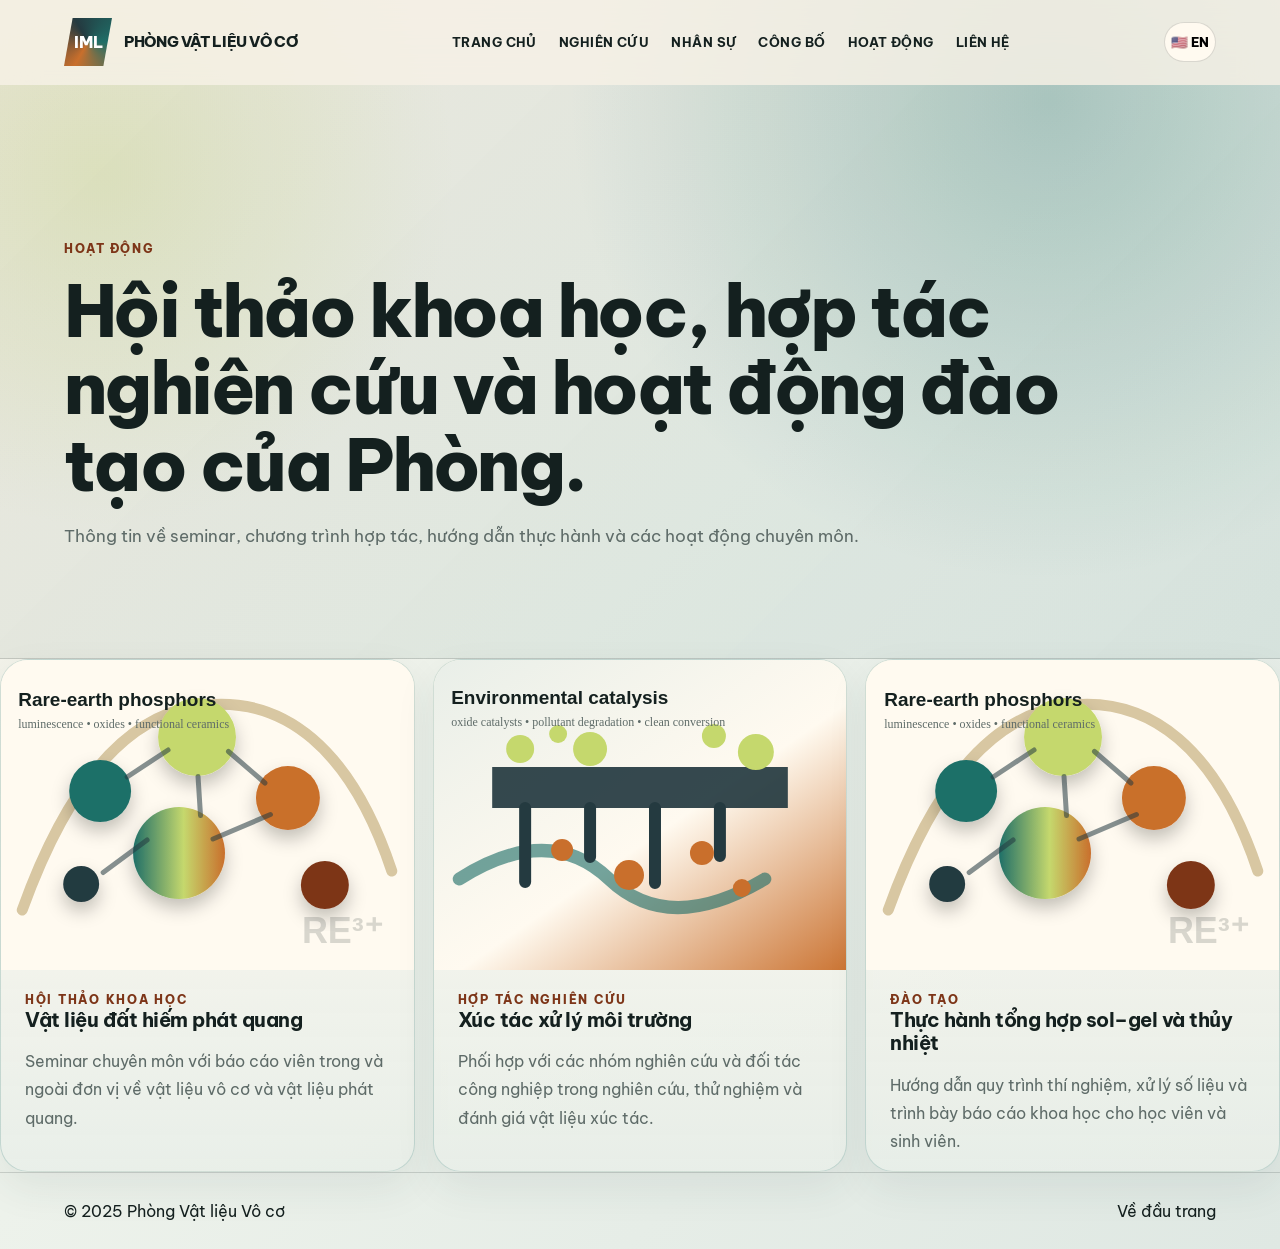
==== commit d61f3087: "Polish bilingual content and scientific notation" ====
--- a/pages/activities.html
+++ b/pages/activities.html
@@ -37,7 +37,7 @@
   </main>
   <footer class="site-footer">
     <span>© 2025 <span data-i18n="common.labName">Inorganic Materials Lab</span></span>
-    <a href="#top">Back to top</a>
+    <a href="#top" data-i18n="common.backToTop">Back to top</a>
   </footer>
   <script src="../content.js"></script>
   <script src="../script.js"></script>
--- a/styles.css
+++ b/styles.css
@@ -24,6 +24,16 @@
 @media(max-width:720px){body[data-page="home"] .hero-panel{min-height:360px}body[data-page="home"] .metric-card{right:18px;bottom:18px;width:132px;padding:18px}body[data-page="home"] .metric-card strong{font-size:2.6rem}}
 
 
+/* Research-map typography and spacing */
+body[data-page="home"] .metric-card{right:22px;bottom:22px;width:136px;padding:16px}
+body[data-page="home"] .metric-card strong{font-size:2.45rem}
+body[data-page="home"] .metric-card span{display:block;font-size:.78rem;line-height:1.22}
+@media(max-width:720px){body[data-page="home"] .metric-card{right:14px;bottom:14px;width:108px;padding:13px}body[data-page="home"] .metric-card strong{font-size:2rem}body[data-page="home"] .metric-card span{font-size:.76rem}}
+
+
+/* Scientific notation */
+sub,sup{font-size:.72em;line-height:0;position:relative;vertical-align:baseline}sub{bottom:-.24em}sup{top:-.48em}
+
 /* People section grouping */
 .people-sections{display:grid;gap:54px}.people-section{display:grid;gap:18px}.people-section-heading{display:flex;align-items:center;gap:18px;font-family:"Be Vietnam Pro",Arial,sans-serif;font-weight:800;text-transform:uppercase;letter-spacing:.08em;color:var(--steel)}.people-section-heading:after{content:"";height:1px;flex:1;background:linear-gradient(90deg,rgba(31,111,104,.35),transparent)}.people-section-heading span{display:inline-flex;padding:10px 14px;border-radius:999px;background:rgba(31,111,104,.1);border:1px solid rgba(31,111,104,.18)}.people-section .people-grid{grid-template-columns:repeat(auto-fit,minmax(240px,1fr))}.people-section:first-child .people-grid{grid-template-columns:minmax(260px,420px)}
 
